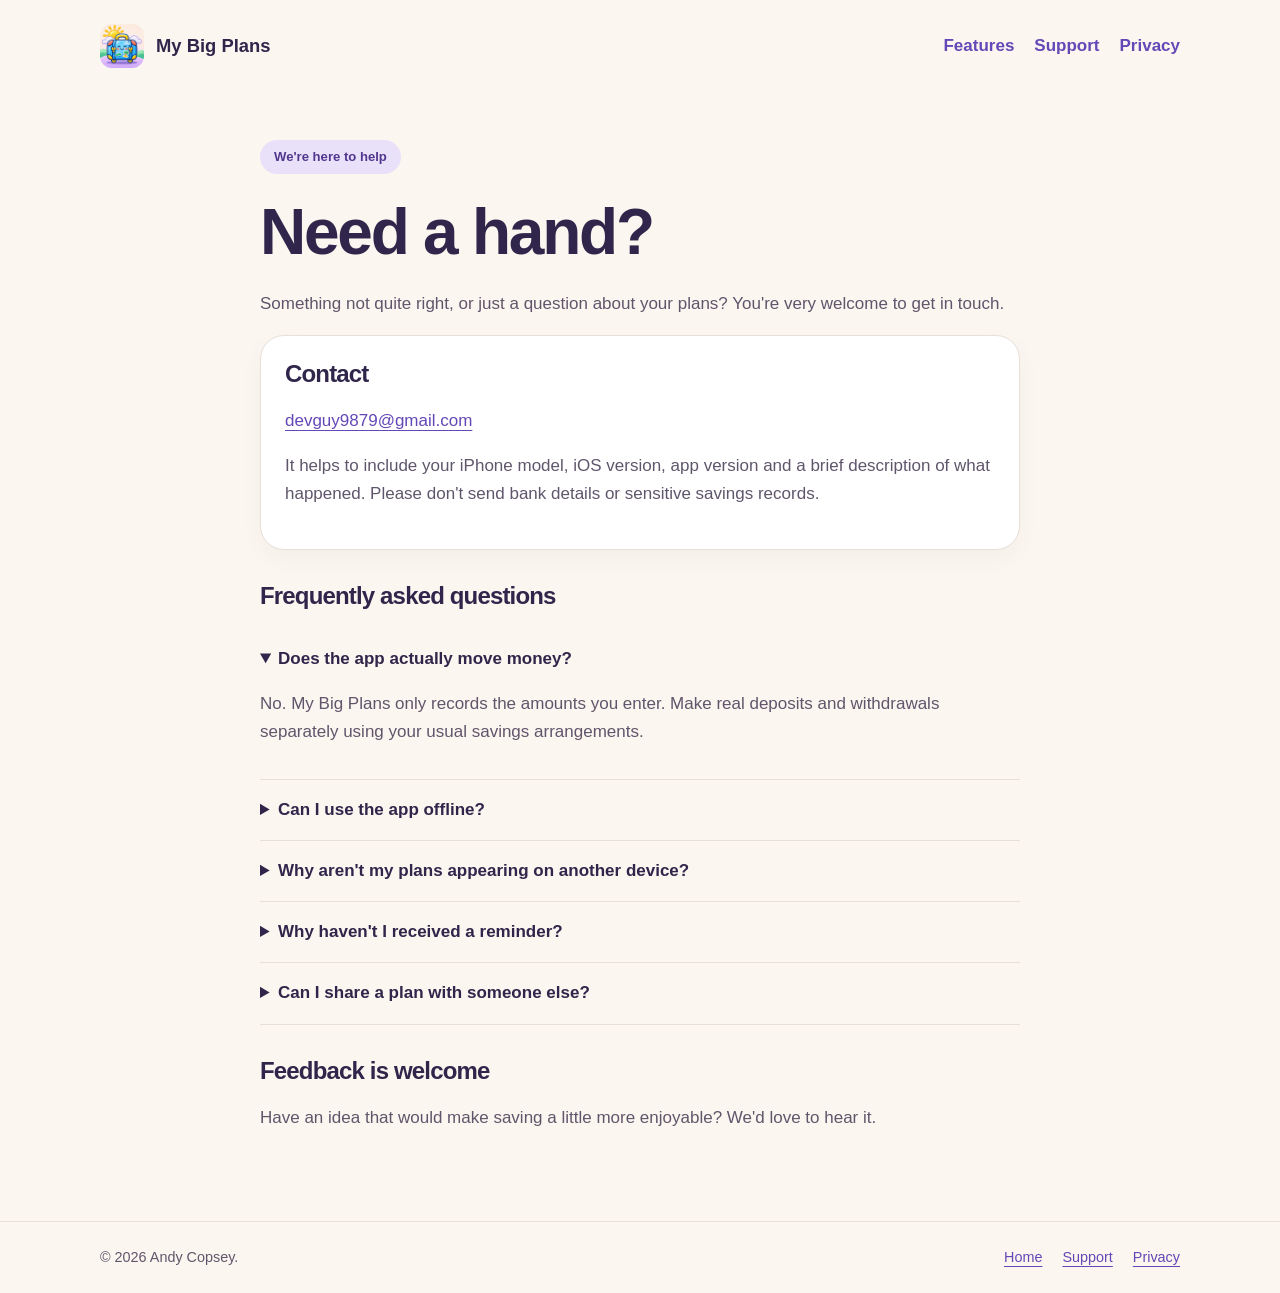
==== support/index.html @ 420c0962 "Initial commit" ====
<!doctype html>
<html lang="en-GB"><head><meta charset="utf-8"><meta name="viewport" content="width=device-width, initial-scale=1"><meta name="description" content="Help and support for My Big Plans."><title>Support — My Big Plans</title><link rel="icon" href="../images/app-icon.png"><link rel="stylesheet" href="../style.css"></head><body><a class="skip" href="#main">Skip to content</a><div class="shell"><header class="site-header"><a class="brand" href="../"><img src="../images/app-icon.png" alt="" width="44" height="44">My Big Plans</a><nav aria-label="Main navigation"><a href="../#features">Features</a><a href="../support/">Support</a><a href="../privacy/">Privacy</a></nav></header><main id="main"><article class="page"><span class="eyebrow">We're here to help</span><h1>Need a hand?</h1><p>Something not quite right, or just a question about your plans? You're very welcome to get in touch.</p><div class="panel"><h2>Contact</h2><p><a href="mailto:devguy9879@gmail.com?subject=My%20Big%20Plans%20support">devguy9879@gmail.com</a></p><p>It helps to include your iPhone model, iOS version, app version and a brief description of what happened. Please don't send bank details or sensitive savings records.</p></div><h2>Frequently asked questions</h2><details open><summary>Does the app actually move money?</summary><p>No. My Big Plans only records the amounts you enter. Make real deposits and withdrawals separately using your usual savings arrangements.</p></details><details><summary>Can I use the app offline?</summary><p>Yes. Your plans are stored on your device. iCloud changes can sync when connectivity returns.</p></details><details><summary>Why aren't my plans appearing on another device?</summary><p>Check that both devices use the same Apple account, iCloud is enabled for the app and both have an internet connection. Allow time for syncing. Avoid deleting or reinstalling the app while troubleshooting missing data.</p></details><details><summary>Why haven't I received a reminder?</summary><p>Check the plan's reminder settings and notification permission in iOS Settings. Reminders pause when a plan is fully funded or inactive. Focus modes and notification settings may affect delivery.</p></details><details><summary>Can I share a plan with someone else?</summary><p>My Big Plans is currently designed for personal saving. Collaborative plans are not supported.</p></details><h2>Feedback is welcome</h2><p>Have an idea that would make saving a little more enjoyable? We'd love to hear it.</p></article></main></div><footer><div class="shell footer-inner"><span>© 2026 Andy Copsey.</span><div class="footer-links"><a href="../">Home</a><a href="../support/">Support</a><a href="../privacy/">Privacy</a></div></div></footer></body></html>
---- style.css ----
*{box-sizing:border-box} :root{--cream:#fbf6ef;--plum:#30264b;--purple:#6348b7;--muted:#60566c;--line:#e8dfd8} html{scroll-behavior:smooth} body{margin:0;background:var(--cream);color:var(--plum);font:17px/1.65 -apple-system,BlinkMacSystemFont,"Segoe UI",sans-serif} a{color:var(--purple);text-underline-offset:4px} a:focus-visible,summary:focus-visible{outline:3px solid var(--purple);outline-offset:5px} .shell{width:min(1080px,calc(100% - 40px));margin:auto} .site-header,.footer-inner{display:flex;justify-content:space-between;align-items:center;gap:20px;flex-wrap:wrap;padding:24px 0} .brand{display:flex;align-items:center;gap:12px;font-weight:800;font-size:1.15rem;text-decoration:none;color:var(--plum)} .brand img{border-radius:12px} nav,.footer-links{display:flex;gap:20px;flex-wrap:wrap} nav a{text-decoration:none;font-weight:650} .hero{display:grid;grid-template-columns:1.2fr 1fr;align-items:center;gap:40px;padding:65px 0 80px} .hero-logo{width:100%;max-width:440px;justify-self:center;height:auto} .eyebrow{display:inline-block;background:#e9e0fa;color:#51378e;border-radius:999px;padding:6px 14px;font-size:.82rem;font-weight:750} h1,h2,h3{line-height:1.13;letter-spacing:-.035em} h1{font-size:clamp(2.7rem,6vw,4.8rem);margin:22px 0} h1 em{font-style:normal;color:var(--purple)} h2{font-size:clamp(1.65rem,3vw,2.4rem)} h3{font-size:1.25rem} p{color:var(--muted)} .hero p{font-size:1.15rem} .hero-actions{display:flex;gap:12px;flex-wrap:wrap;margin-top:26px} .button{display:inline-flex;align-items:center;min-height:48px;padding:10px 20px;border-radius:15px;font-weight:750;text-decoration:none} .primary{background:var(--purple);color:white} .secondary{border:1px solid #b7a7d8;background:white} .section-title{text-align:center;margin:0 0 24px} .feature-grid{display:grid;grid-template-columns:repeat(4,1fr);gap:16px;margin-bottom:54px} .card,.panel{background:white;border:1px solid var(--line);border-radius:24px;padding:24px;box-shadow:0 8px 24px #30264b09} .card img{object-fit:contain} .card h3{margin:12px 0} .card p{margin-bottom:0;font-size:.96rem} .showcase-panel{display:flex;align-items:center;gap:32px;background:#e2f0e7;border-radius:28px;padding:32px;margin-bottom:60px} .showcase-panel img{object-fit:contain;flex-shrink:0} .showcase-panel h2{margin:0} .page{max-width:760px;margin:0 auto;padding:48px 0 72px} .page h1{font-size:clamp(2.5rem,6vw,4rem)} .page h2{font-size:1.5rem;margin-top:32px} .panel h2{margin-top:0} details{border-bottom:1px solid var(--line);padding:16px 0} summary{cursor:pointer;font-weight:700} footer{border-top:1px solid var(--line);font-size:.9rem;color:var(--muted)} .skip{position:absolute;left:12px;top:-100px;background:white;padding:12px;z-index:1}.skip:focus{top:12px} @media(max-width:850px){.feature-grid{grid-template-columns:repeat(2,1fr)}.hero{gap:20px}} @media(max-width:600px){.shell{width:calc(100% - 32px)}.hero{grid-template-columns:1fr;text-align:center;padding:28px 0 48px}.hero-logo{grid-row:1;max-width:260px}.hero-actions{justify-content:center}.feature-grid{grid-template-columns:1fr}.showcase-panel{flex-direction:column;text-align:center;padding:24px}.page{padding-top:24px}nav{gap:16px}} @media(prefers-reduced-motion:reduce){html{scroll-behavior:auto}}
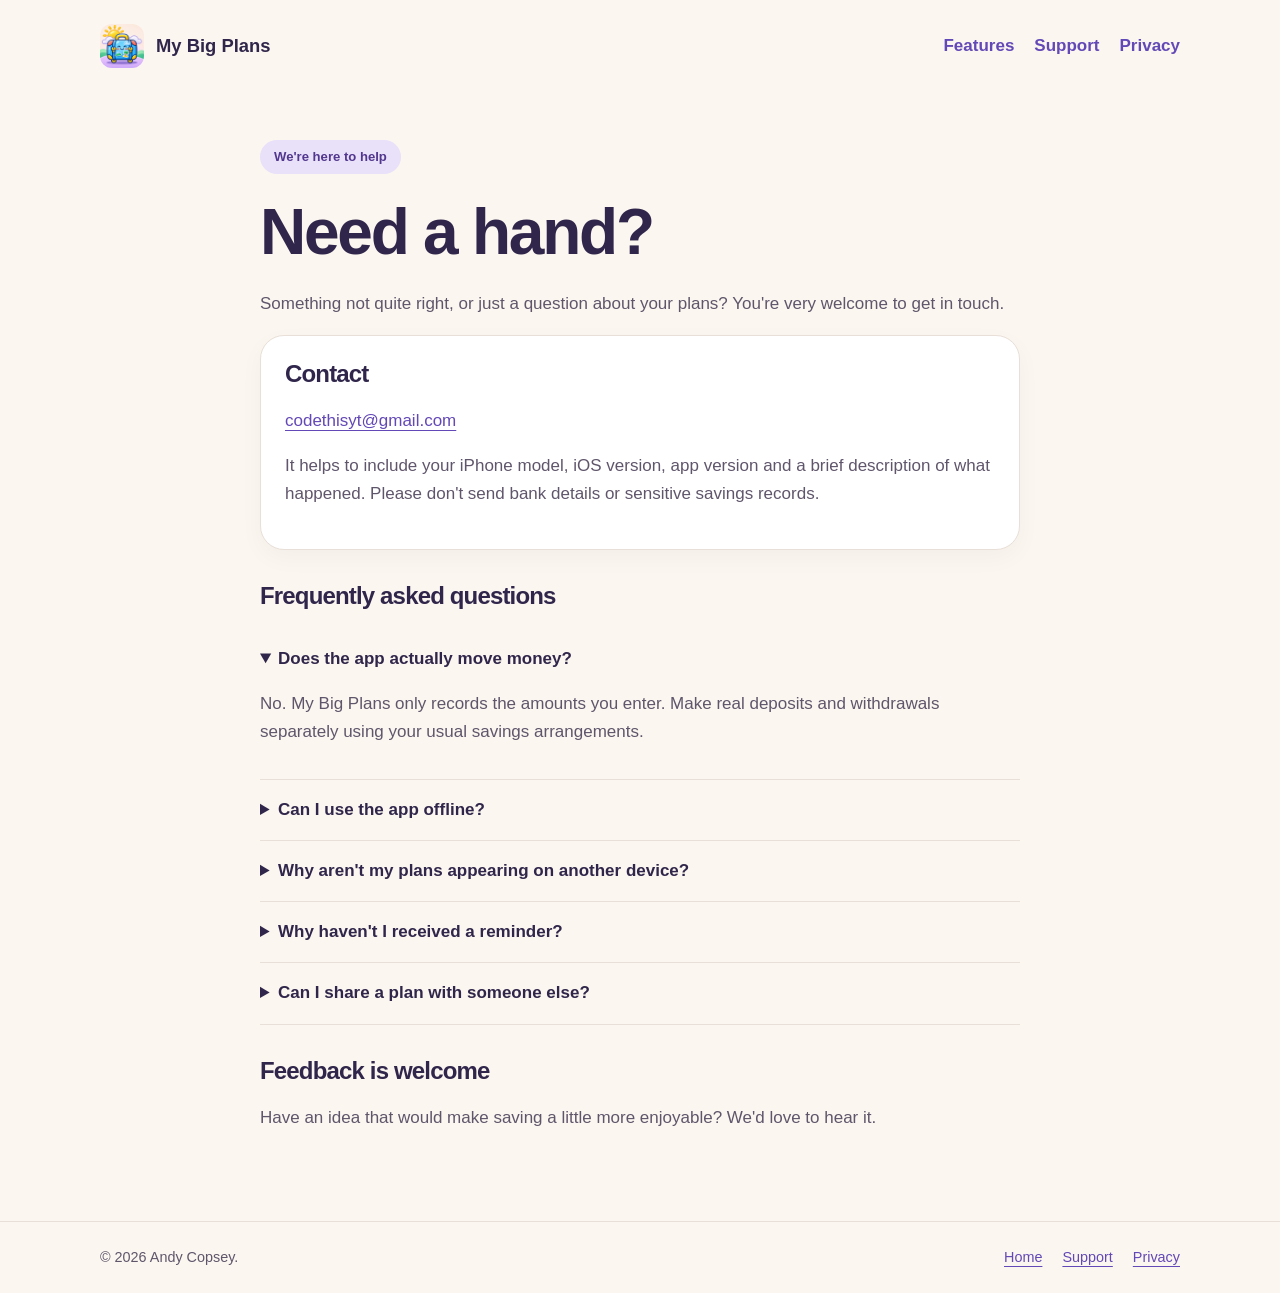
==== commit 8054cd71: "Updated email" ====
--- a/support/index.html
+++ b/support/index.html
@@ -1,2 +1,2 @@
 <!doctype html>
-<html lang="en-GB"><head><meta charset="utf-8"><meta name="viewport" content="width=device-width, initial-scale=1"><meta name="description" content="Help and support for My Big Plans."><title>Support — My Big Plans</title><link rel="icon" href="../images/app-icon.png"><link rel="stylesheet" href="../style.css"></head><body><a class="skip" href="#main">Skip to content</a><div class="shell"><header class="site-header"><a class="brand" href="../"><img src="../images/app-icon.png" alt="" width="44" height="44">My Big Plans</a><nav aria-label="Main navigation"><a href="../#features">Features</a><a href="../support/">Support</a><a href="../privacy/">Privacy</a></nav></header><main id="main"><article class="page"><span class="eyebrow">We're here to help</span><h1>Need a hand?</h1><p>Something not quite right, or just a question about your plans? You're very welcome to get in touch.</p><div class="panel"><h2>Contact</h2><p><a href="mailto:devguy9879@gmail.com?subject=My%20Big%20Plans%20support">devguy9879@gmail.com</a></p><p>It helps to include your iPhone model, iOS version, app version and a brief description of what happened. Please don't send bank details or sensitive savings records.</p></div><h2>Frequently asked questions</h2><details open><summary>Does the app actually move money?</summary><p>No. My Big Plans only records the amounts you enter. Make real deposits and withdrawals separately using your usual savings arrangements.</p></details><details><summary>Can I use the app offline?</summary><p>Yes. Your plans are stored on your device. iCloud changes can sync when connectivity returns.</p></details><details><summary>Why aren't my plans appearing on another device?</summary><p>Check that both devices use the same Apple account, iCloud is enabled for the app and both have an internet connection. Allow time for syncing. Avoid deleting or reinstalling the app while troubleshooting missing data.</p></details><details><summary>Why haven't I received a reminder?</summary><p>Check the plan's reminder settings and notification permission in iOS Settings. Reminders pause when a plan is fully funded or inactive. Focus modes and notification settings may affect delivery.</p></details><details><summary>Can I share a plan with someone else?</summary><p>My Big Plans is currently designed for personal saving. Collaborative plans are not supported.</p></details><h2>Feedback is welcome</h2><p>Have an idea that would make saving a little more enjoyable? We'd love to hear it.</p></article></main></div><footer><div class="shell footer-inner"><span>© 2026 Andy Copsey.</span><div class="footer-links"><a href="../">Home</a><a href="../support/">Support</a><a href="../privacy/">Privacy</a></div></div></footer></body></html>+<html lang="en-GB"><head><meta charset="utf-8"><meta name="viewport" content="width=device-width, initial-scale=1"><meta name="description" content="Help and support for My Big Plans."><title>Support — My Big Plans</title><link rel="icon" href="../images/app-icon.png"><link rel="stylesheet" href="../style.css"></head><body><a class="skip" href="#main">Skip to content</a><div class="shell"><header class="site-header"><a class="brand" href="../"><img src="../images/app-icon.png" alt="" width="44" height="44">My Big Plans</a><nav aria-label="Main navigation"><a href="../#features">Features</a><a href="../support/">Support</a><a href="../privacy/">Privacy</a></nav></header><main id="main"><article class="page"><span class="eyebrow">We're here to help</span><h1>Need a hand?</h1><p>Something not quite right, or just a question about your plans? You're very welcome to get in touch.</p><div class="panel"><h2>Contact</h2><p><a href="mailto:codethisyt@gmail.com?subject=My%20Big%20Plans%20support">codethisyt@gmail.com</a></p><p>It helps to include your iPhone model, iOS version, app version and a brief description of what happened. Please don't send bank details or sensitive savings records.</p></div><h2>Frequently asked questions</h2><details open><summary>Does the app actually move money?</summary><p>No. My Big Plans only records the amounts you enter. Make real deposits and withdrawals separately using your usual savings arrangements.</p></details><details><summary>Can I use the app offline?</summary><p>Yes. Your plans are stored on your device. iCloud changes can sync when connectivity returns.</p></details><details><summary>Why aren't my plans appearing on another device?</summary><p>Check that both devices use the same Apple account, iCloud is enabled for the app and both have an internet connection. Allow time for syncing. Avoid deleting or reinstalling the app while troubleshooting missing data.</p></details><details><summary>Why haven't I received a reminder?</summary><p>Check the plan's reminder settings and notification permission in iOS Settings. Reminders pause when a plan is fully funded or inactive. Focus modes and notification settings may affect delivery.</p></details><details><summary>Can I share a plan with someone else?</summary><p>My Big Plans is currently designed for personal saving. Collaborative plans are not supported.</p></details><h2>Feedback is welcome</h2><p>Have an idea that would make saving a little more enjoyable? We'd love to hear it.</p></article></main></div><footer><div class="shell footer-inner"><span>© 2026 Andy Copsey.</span><div class="footer-links"><a href="../">Home</a><a href="../support/">Support</a><a href="../privacy/">Privacy</a></div></div></footer></body></html>
